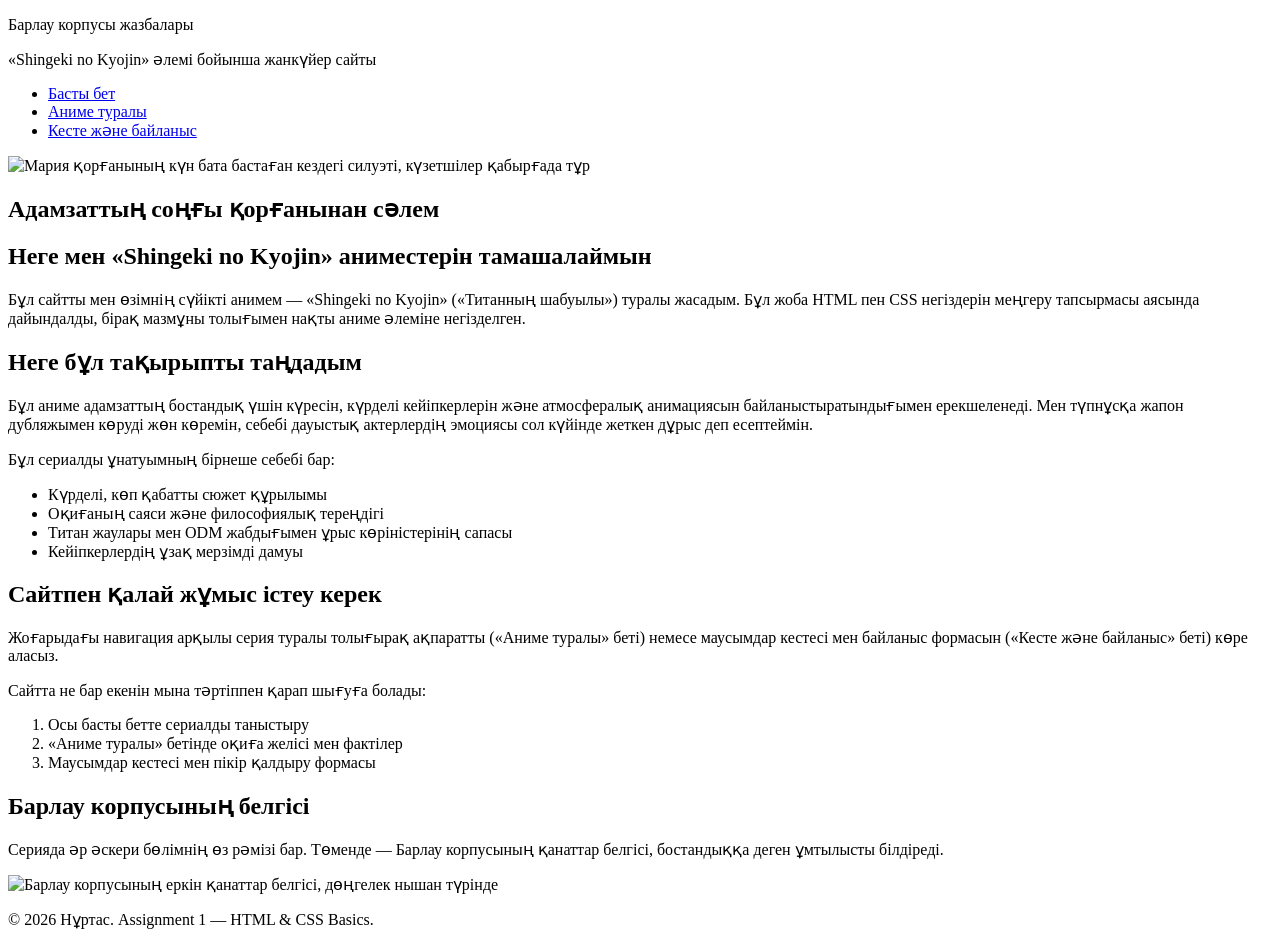
==== index.html @ dbdaebf1 "Add files via upload" ====
<!DOCTYPE html>
<html lang="kk">
<head>
  <meta charset="UTF-8">
  <meta name="viewport" content="width=device-width, initial-scale=1.0">
  <title>Барлау корпусы жазбалары — Басты бет</title>
  <link rel="stylesheet" href="css/style.css">
</head>
<body>

  <header class="site-head">
    <div class="masthead">
      <p class="brand">Барлау корпусы жазбалары</p>
      <p class="tagline">«Shingeki no Kyojin» әлемі бойынша жанкүйер сайты</p>
    </div>
  </header>

  <nav class="mainnav">
    <ul>
      <li><a href="index.html" class="active">Басты бет</a></li>
      <li><a href="about.html">Аниме туралы</a></li>
      <li><a href="contact.html">Кесте және байланыс</a></li>
    </ul>
  </nav>

  <div class="hero">
    <img src="images/wall-maria-dusk.png" alt="Мария қорғанының күн бата бастаған кездегі силуэті, күзетшілер қабырғада тұр">
    <div class="hero-copy">
      <h2>Адамзаттың соңғы қорғанынан сәлем</h2>
    </div>
  </div>

  <main>

    <section>
      <h1>Неге мен «Shingeki no Kyojin» аниместерін тамашалаймын</h1>
      <p>
        Бұл сайтты мен өзімнің сүйікті анимем — «Shingeki no Kyojin» («Титанның
        шабуылы») туралы жасадым. Бұл жоба HTML пен CSS негіздерін меңгеру
        тапсырмасы аясында дайындалды, бірақ мазмұны толығымен нақты
        аниме әлеміне негізделген.
      </p>

      <h2>Неге бұл тақырыпты таңдадым</h2>
      <p>
        Бұл аниме адамзаттың бостандық үшін күресін, күрделі кейіпкерлерін
        және атмосфералық анимациясын байланыстыратындығымен ерекшеленеді.
        Мен түпнұсқа жапон дубляжымен көруді жөн көремін, себебі дауыстық
        актерлердің эмоциясы сол күйінде жеткен дұрыс деп есептеймін.
      </p>
      <p>Бұл сериалды ұнатуымның бірнеше себебі бар:</p>
      <ul>
        <li>Күрделі, көп қабатты сюжет құрылымы</li>
        <li>Оқиғаның саяси және философиялық тереңдігі</li>
        <li>Титан жаулары мен ODM жабдығымен ұрыс көріністерінің сапасы</li>
        <li>Кейіпкерлердің ұзақ мерзімді дамуы</li>
      </ul>

      <h2>Сайтпен қалай жұмыс істеу керек</h2>
      <p>
        Жоғарыдағы навигация арқылы серия туралы толығырақ ақпаратты
        («Аниме туралы» беті) немесе маусымдар кестесі мен байланыс
        формасын («Кесте және байланыс» беті) көре аласыз.
      </p>
      <p>Сайтта не бар екенін мына тәртіппен қарап шығуға болады:</p>
      <ol>
        <li>Осы басты бетте сериалды таныстыру</li>
        <li>«Аниме туралы» бетінде оқиға желісі мен фактілер</li>
        <li>Маусымдар кестесі мен пікір қалдыру формасы</li>
      </ol>
    </section>

    <section>
      <h2>Барлау корпусының белгісі</h2>
      <p>
        Серияда әр әскери бөлімнің өз рәмізі бар. Төменде — Барлау
        корпусының қанаттар белгісі, бостандыққа деген ұмтылысты білдіреді.
      </p>
      <img src="images/survey-corps-emblem.png" alt="Барлау корпусының еркін қанаттар белгісі, дөңгелек нышан түрінде">
    </section>

  </main>

  <footer class="site-foot">
    <p>&copy; 2026 Нұртас. Assignment 1 — HTML &amp; CSS Basics.</p>
  </footer>

</body>
</html>
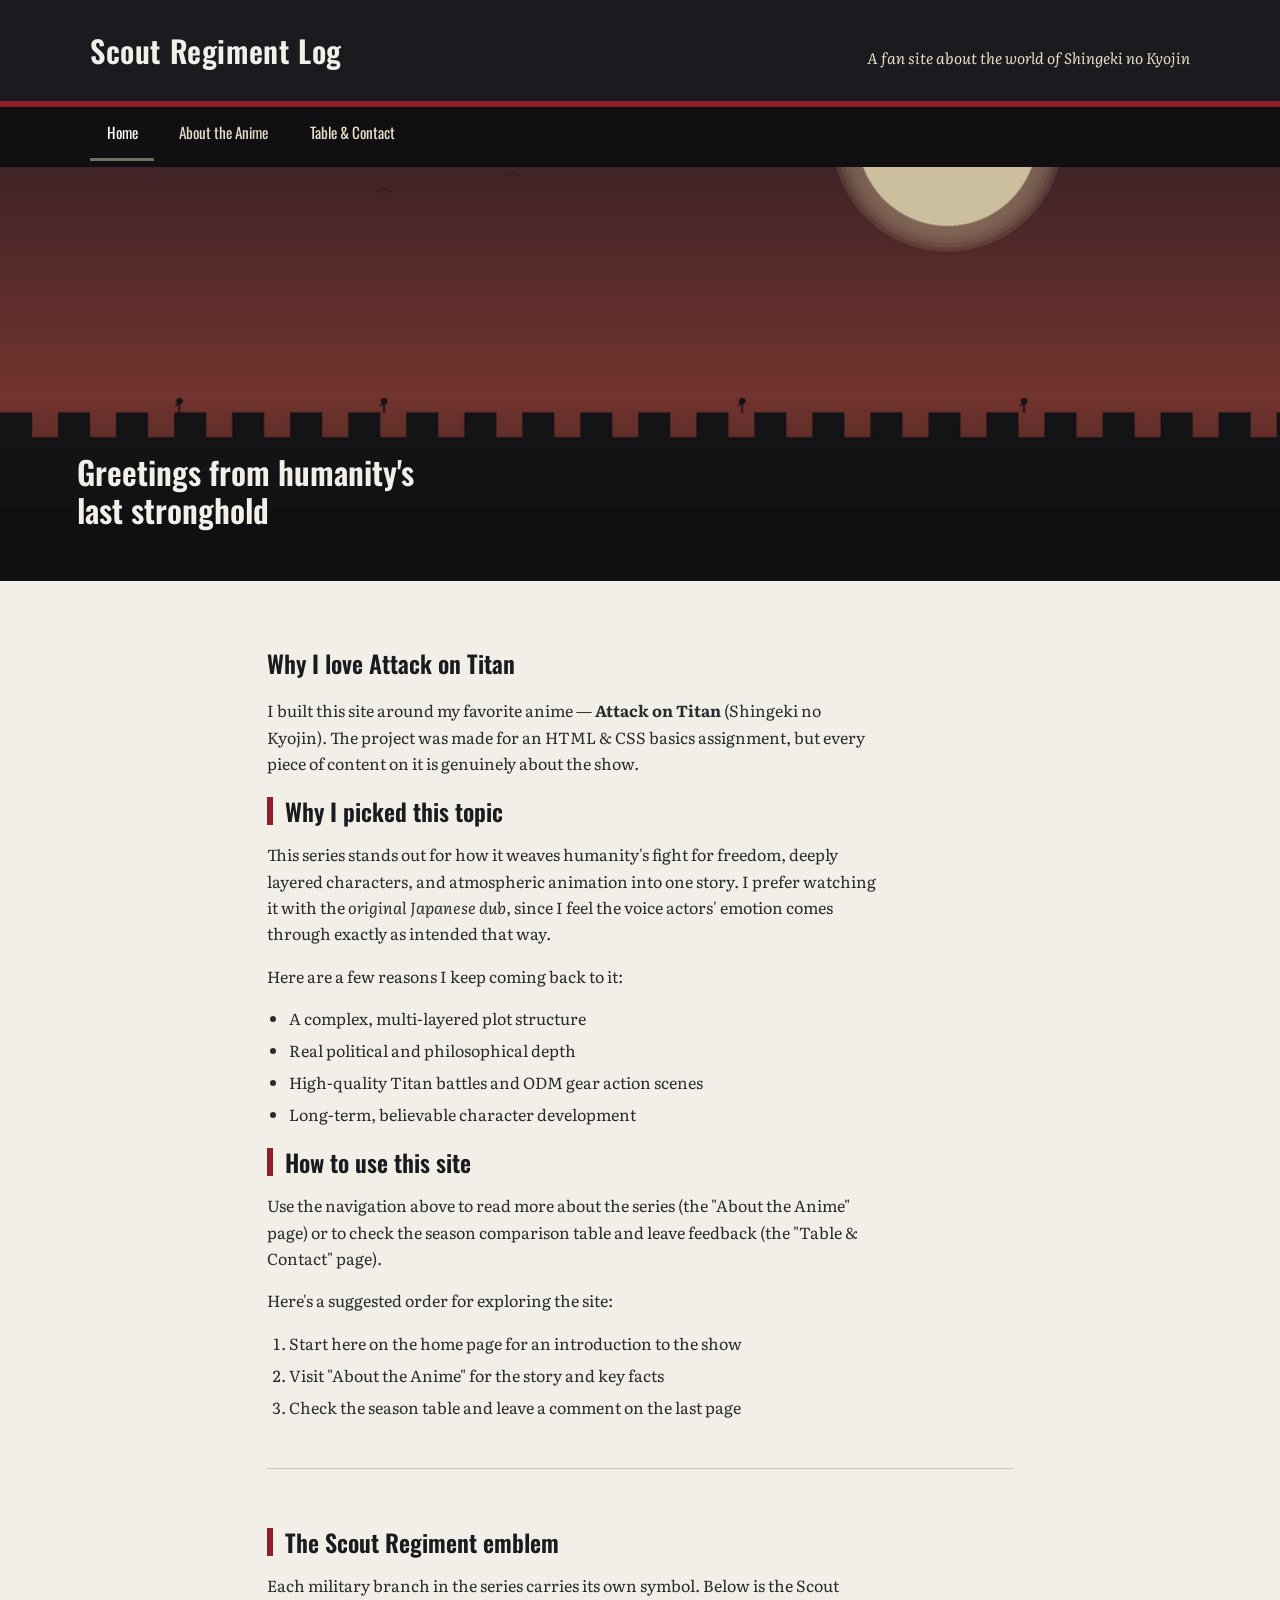
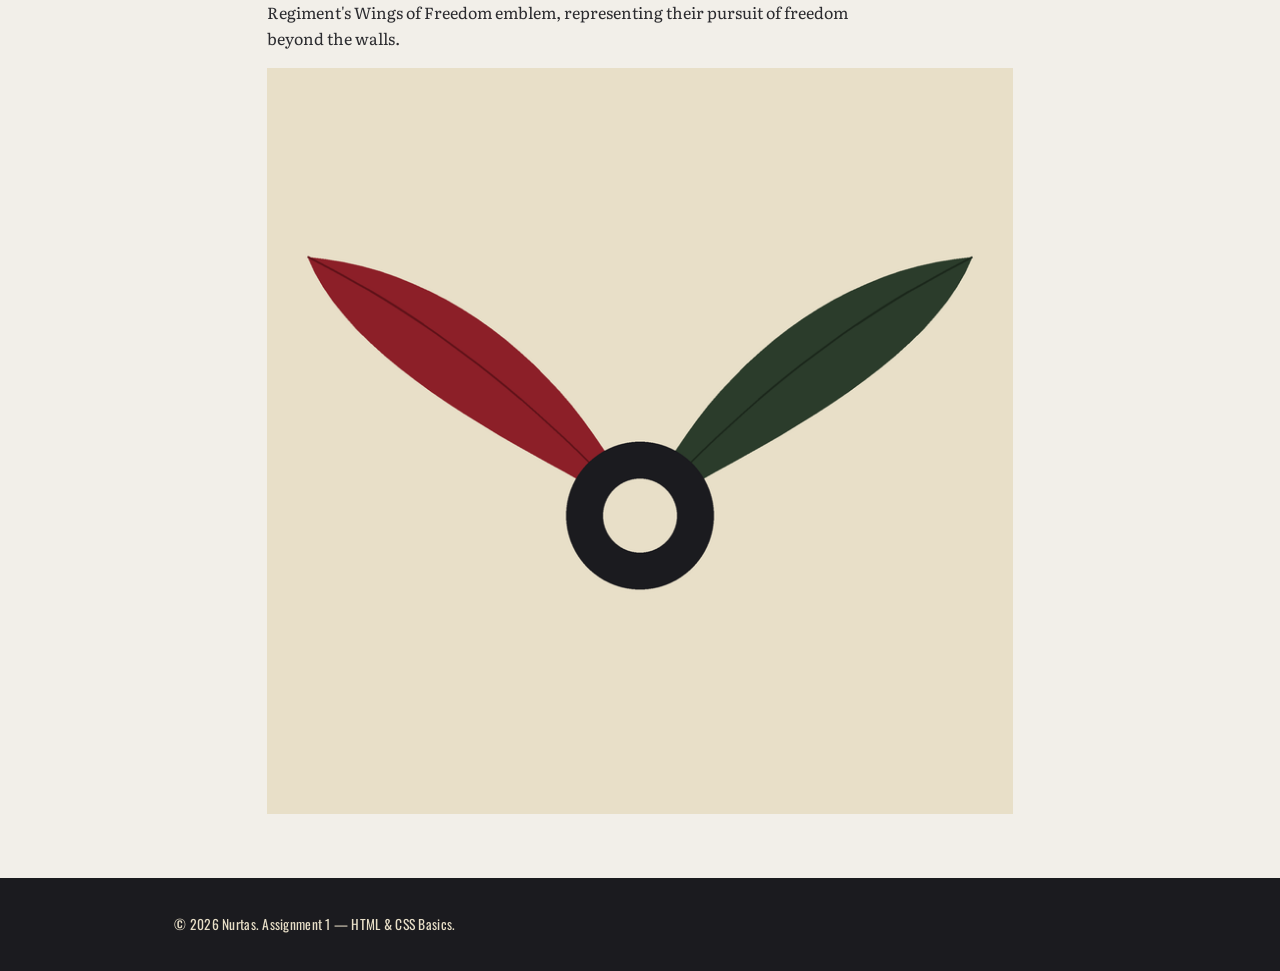
==== commit 0ca364b0: "Add files via upload" ====
--- a/index.html
+++ b/index.html
@@ -1,88 +1,90 @@
 <!DOCTYPE html>
-<html lang="kk">
+<html lang="en">
 <head>
   <meta charset="UTF-8">
   <meta name="viewport" content="width=device-width, initial-scale=1.0">
-  <title>Барлау корпусы жазбалары — Басты бет</title>
+  <title>Scout Regiment Log — Home</title>
   <link rel="stylesheet" href="css/style.css">
 </head>
 <body>
 
   <header class="site-head">
     <div class="masthead">
-      <p class="brand">Барлау корпусы жазбалары</p>
-      <p class="tagline">«Shingeki no Kyojin» әлемі бойынша жанкүйер сайты</p>
+      <p class="brand">Scout Regiment Log</p>
+      <p class="tagline">A fan site about the world of Shingeki no Kyojin</p>
     </div>
   </header>
 
   <nav class="mainnav">
     <ul>
-      <li><a href="index.html" class="active">Басты бет</a></li>
-      <li><a href="about.html">Аниме туралы</a></li>
-      <li><a href="contact.html">Кесте және байланыс</a></li>
+      <li><a href="index.html" class="active">Home</a></li>
+      <li><a href="about.html">About the Anime</a></li>
+      <li><a href="contact.html">Table &amp; Contact</a></li>
     </ul>
   </nav>
 
   <div class="hero">
-    <img src="images/wall-maria-dusk.png" alt="Мария қорғанының күн бата бастаған кездегі силуэті, күзетшілер қабырғада тұр">
+    <img src="images/wall-maria-dusk.png" alt="Silhouette of Wall Maria at dusk, with watchmen standing on the ramparts">
     <div class="hero-copy">
-      <h2>Адамзаттың соңғы қорғанынан сәлем</h2>
+      <h2>Greetings from humanity's last stronghold</h2>
     </div>
   </div>
 
   <main>
 
     <section>
-      <h1>Неге мен «Shingeki no Kyojin» аниместерін тамашалаймын</h1>
+      <h1>Why I love Attack on Titan</h1>
       <p>
-        Бұл сайтты мен өзімнің сүйікті анимем — «Shingeki no Kyojin» («Титанның
-        шабуылы») туралы жасадым. Бұл жоба HTML пен CSS негіздерін меңгеру
-        тапсырмасы аясында дайындалды, бірақ мазмұны толығымен нақты
-        аниме әлеміне негізделген.
+        I built this site around my favorite anime — <strong>Attack on
+        Titan</strong> (Shingeki no Kyojin). The project was made for an
+        HTML &amp; CSS basics assignment, but every piece of content on it
+        is genuinely about the show.
       </p>
 
-      <h2>Неге бұл тақырыпты таңдадым</h2>
+      <h2>Why I picked this topic</h2>
       <p>
-        Бұл аниме адамзаттың бостандық үшін күресін, күрделі кейіпкерлерін
-        және атмосфералық анимациясын байланыстыратындығымен ерекшеленеді.
-        Мен түпнұсқа жапон дубляжымен көруді жөн көремін, себебі дауыстық
-        актерлердің эмоциясы сол күйінде жеткен дұрыс деп есептеймін.
+        This series stands out for how it weaves humanity's fight for
+        freedom, deeply layered characters, and atmospheric animation into
+        one story. I prefer watching it with the <em>original Japanese
+        dub</em>, since I feel the voice actors' emotion comes through
+        exactly as intended that way.
       </p>
-      <p>Бұл сериалды ұнатуымның бірнеше себебі бар:</p>
+      <p>Here are a few reasons I keep coming back to it:</p>
       <ul>
-        <li>Күрделі, көп қабатты сюжет құрылымы</li>
-        <li>Оқиғаның саяси және философиялық тереңдігі</li>
-        <li>Титан жаулары мен ODM жабдығымен ұрыс көріністерінің сапасы</li>
-        <li>Кейіпкерлердің ұзақ мерзімді дамуы</li>
+        <li>A complex, multi-layered plot structure</li>
+        <li>Real political and philosophical depth</li>
+        <li>High-quality Titan battles and ODM gear action scenes</li>
+        <li>Long-term, believable character development</li>
       </ul>
 
-      <h2>Сайтпен қалай жұмыс істеу керек</h2>
+      <h2>How to use this site</h2>
       <p>
-        Жоғарыдағы навигация арқылы серия туралы толығырақ ақпаратты
-        («Аниме туралы» беті) немесе маусымдар кестесі мен байланыс
-        формасын («Кесте және байланыс» беті) көре аласыз.
+        Use the navigation above to read more about the series (the
+        "About the Anime" page) or to check the season comparison table
+        and leave feedback (the "Table &amp; Contact" page).
       </p>
-      <p>Сайтта не бар екенін мына тәртіппен қарап шығуға болады:</p>
+      <p>Here's a suggested order for exploring the site:</p>
       <ol>
-        <li>Осы басты бетте сериалды таныстыру</li>
-        <li>«Аниме туралы» бетінде оқиға желісі мен фактілер</li>
-        <li>Маусымдар кестесі мен пікір қалдыру формасы</li>
+        <li>Start here on the home page for an introduction to the show</li>
+        <li>Visit "About the Anime" for the story and key facts</li>
+        <li>Check the season table and leave a comment on the last page</li>
       </ol>
     </section>
 
     <section>
-      <h2>Барлау корпусының белгісі</h2>
+      <h2>The Scout Regiment emblem</h2>
       <p>
-        Серияда әр әскери бөлімнің өз рәмізі бар. Төменде — Барлау
-        корпусының қанаттар белгісі, бостандыққа деген ұмтылысты білдіреді.
+        Each military branch in the series carries its own symbol. Below
+        is the Scout Regiment's Wings of Freedom emblem, representing
+        their pursuit of freedom beyond the walls.
       </p>
-      <img src="images/survey-corps-emblem.png" alt="Барлау корпусының еркін қанаттар белгісі, дөңгелек нышан түрінде">
+      <img src="images/survey-corps-emblem.png" alt="The Scout Regiment's Wings of Freedom emblem, shown as a red and green badge">
     </section>
 
   </main>
 
   <footer class="site-foot">
-    <p>&copy; 2026 Нұртас. Assignment 1 — HTML &amp; CSS Basics.</p>
+    <p>&copy; 2026 Nurtas. Assignment 1 — HTML &amp; CSS Basics.</p>
   </footer>
 
 </body>
--- a/css/style.css
+++ b/css/style.css
@@ -0,0 +1,366 @@
+/* =========================================================
+   Assignment 1 — Survey Corps Field Log
+   Color system (documented in 3 formats, see report):
+     charcoal:  #1B1B1F   rgb(27,27,31)
+     parchment: #E8DFC8   hsl(45,38%,84%)
+     bone:      #F2EFE9   rgb(242,239,233)
+     oxide-red: #8C1F28   hsl(355,64%,35%)
+     khaki:     #6B705C   rgb(107,112,92)
+   Units in play: rem (type scale), em (component padding),
+   %  (layout widths), px (hairline borders), vh (hero height)
+   ========================================================= */
+
+@import url('https://fonts.googleapis.com/css2?family=Oswald:wght@400;500;600;700&family=Literata:ital,wght@0,400;0,500;0,600;1,400&display=swap');
+
+:root {
+  --charcoal: #1B1B1F;
+  --parchment: #E8DFC8;
+  --bone: #F2EFE9;
+  --oxide: #8C1F28;
+  --khaki: #6B705C;
+  --ink: #2B2B2F;
+  --rule: rgba(27, 27, 31, 0.18);
+  --font-display: 'Oswald', 'Arial Narrow', sans-serif;
+  --font-body: 'Literata', Georgia, serif;
+}
+
+* { box-sizing: border-box; }
+
+html { scroll-behavior: smooth; }
+
+body {
+  margin: 0;
+  font-family: var(--font-body);
+  color: var(--ink);
+  background: var(--bone);
+  line-height: 1.65;
+  font-size: 1rem;
+}
+
+img { max-width: 100%; display: block; }
+
+a { color: var(--oxide); text-decoration: none; }
+a:hover { text-decoration: underline; }
+a:focus-visible,
+input:focus-visible,
+textarea:focus-visible,
+button:focus-visible,
+select:focus-visible {
+  outline: 3px solid var(--oxide);
+  outline-offset: 2px;
+}
+
+/* ---------- Header & Nav ---------- */
+header.site-head {
+  background: var(--charcoal);
+  color: var(--bone);
+  padding: 1.6em 6%;
+  border-bottom: 6px solid var(--oxide);
+}
+
+.site-head .masthead {
+  display: flex;
+  align-items: baseline;
+  justify-content: space-between;
+  flex-wrap: wrap;
+  gap: 0.4em 1.5em;
+  max-width: 1100px;
+  margin: 0 auto;
+}
+
+.site-head .brand {
+  font-family: var(--font-display);
+  font-weight: 600;
+  font-size: 1.9rem;
+  margin: 0;
+  letter-spacing: 0.02em;
+}
+
+.site-head .tagline {
+  font-family: var(--font-body);
+  font-style: italic;
+  color: var(--parchment);
+  font-size: 0.95rem;
+  margin: 0;
+}
+
+nav.mainnav {
+  background: #101013;
+  padding: 0 6%;
+}
+
+nav.mainnav ul {
+  list-style: none;
+  display: flex;
+  gap: 0.5em;
+  margin: 0;
+  padding: 0;
+  max-width: 1100px;
+  margin: 0 auto;
+  flex-wrap: wrap;
+}
+
+nav.mainnav a {
+  display: inline-block;
+  color: var(--parchment);
+  font-family: var(--font-display);
+  font-size: 0.95rem;
+  padding: 0.85em 1.1em;
+  border-bottom: 3px solid transparent;
+  transition: background-color 0.15s ease, border-color 0.15s ease;
+}
+
+nav.mainnav a:hover {
+  background: rgba(140, 31, 40, 0.25);
+  border-bottom-color: var(--oxide);
+  text-decoration: none;
+}
+
+nav.mainnav a.active {
+  border-bottom-color: var(--khaki);
+  color: #fff;
+}
+
+/* ---------- Layout shell ---------- */
+main {
+  max-width: 900px;
+  margin: 0 auto;
+  padding: 3em 6% 4em;
+}
+
+main > section + section {
+  margin-top: 3em;
+  padding-top: 2.4em;
+  border-top: 1px solid var(--rule);
+}
+
+h1, h2, h3 {
+  font-family: var(--font-display);
+  color: var(--charcoal);
+  font-weight: 600;
+  line-height: 1.2;
+}
+
+h2 {
+  font-size: 1.5rem;
+  border-left: 6px solid var(--oxide);
+  padding-left: 0.5em;
+  margin-bottom: 0.6em;
+}
+
+h3 { font-size: 1.15rem; color: var(--oxide); }
+
+p { max-width: 68ch; }
+
+ul, ol { max-width: 68ch; padding-left: 1.4em; }
+li { margin-bottom: 0.35em; }
+
+/* ---------- Hero (home page) ---------- */
+.hero {
+  position: relative;
+  min-height: 46vh;
+  display: flex;
+  align-items: flex-end;
+  color: var(--bone);
+  background: var(--charcoal);
+  overflow: hidden;
+}
+
+.hero img {
+  position: absolute;
+  inset: 0;
+  width: 100%;
+  height: 100%;
+  object-fit: cover;
+  opacity: 0.85;
+}
+
+.hero .hero-copy {
+  position: relative;
+  z-index: 1;
+  padding: 2em 6%;
+  background: linear-gradient(0deg, rgba(16,16,19,0.92) 15%, transparent 100%);
+  width: 100%;
+}
+
+.hero .hero-copy h2 {
+  border: none;
+  padding: 0;
+  color: var(--bone);
+  font-size: 2rem;
+  max-width: 20ch;
+}
+
+/* ---------- Figure / blockquote ---------- */
+figure {
+  margin: 1.5em 0;
+  border: 1px solid var(--rule);
+  padding: 0.6em;
+  background: #fff;
+}
+
+figcaption {
+  font-family: var(--font-display);
+  font-size: 0.85rem;
+  color: var(--khaki);
+  padding-top: 0.5em;
+}
+
+blockquote {
+  margin: 1.5em 0;
+  padding: 0.4em 1.2em;
+  border-left: 4px solid var(--khaki);
+  font-style: italic;
+  color: var(--charcoal);
+}
+
+blockquote cite {
+  display: block;
+  margin-top: 0.5em;
+  font-style: normal;
+  font-family: var(--font-display);
+  font-size: 0.85rem;
+  color: var(--khaki);
+}
+
+.media-wrap {
+  margin: 1.5em 0;
+  border: 1px solid var(--rule);
+  padding: 0.6em;
+  background: #fff;
+}
+
+.media-wrap iframe,
+.media-wrap video,
+.media-wrap audio { width: 100%; }
+
+.media-wrap p.label {
+  font-family: var(--font-display);
+  font-size: 0.85rem;
+  color: var(--khaki);
+  margin: 0.5em 0 0;
+}
+
+/* ---------- Table ---------- */
+.table-wrap { overflow-x: auto; margin: 1.5em 0; }
+
+table {
+  border-collapse: collapse;
+  width: 100%;
+  min-width: 560px;
+  font-family: var(--font-body);
+  background: #fff;
+}
+
+caption {
+  text-align: left;
+  font-family: var(--font-display);
+  color: var(--charcoal);
+  margin-bottom: 0.5em;
+  font-size: 1.05rem;
+}
+
+th, td {
+  border: 1px solid var(--rule);
+  padding: 0.65em 0.8em;
+  text-align: left;
+  font-size: 0.95rem;
+}
+
+thead th {
+  background: var(--charcoal);
+  color: var(--bone);
+  font-family: var(--font-display);
+  font-weight: 500;
+}
+
+tbody tr:nth-child(even) { background: rgba(107, 112, 92, 0.08); }
+
+tfoot td {
+  background: var(--parchment);
+  font-family: var(--font-display);
+  font-size: 0.85rem;
+}
+
+/* ---------- Form ---------- */
+form {
+  background: #fff;
+  border: 1px solid var(--rule);
+  padding: 1.6em;
+  max-width: 640px;
+}
+
+fieldset {
+  border: 1px solid var(--rule);
+  padding: 1.2em;
+  margin: 0 0 1.4em;
+}
+
+legend {
+  font-family: var(--font-display);
+  color: var(--oxide);
+  padding: 0 0.5em;
+}
+
+.field {
+  margin-bottom: 1.1em;
+}
+
+.field label {
+  display: block;
+  font-family: var(--font-display);
+  font-size: 0.9rem;
+  margin-bottom: 0.35em;
+  color: var(--charcoal);
+}
+
+.field-inline { display: flex; align-items: center; gap: 0.5em; margin-bottom: 0.6em; }
+.field-inline label { margin: 0; font-family: var(--font-body); }
+
+input, textarea, select {
+  width: 100%;
+  padding: 0.6em 0.7em;
+  border: 1px solid var(--khaki);
+  background: var(--bone);
+  font-family: var(--font-body);
+  font-size: 1rem;
+}
+
+input[type="checkbox"],
+input[type="radio"] { width: auto; }
+
+textarea { min-height: 6em; resize: vertical; }
+
+.radio-group { display: flex; gap: 1.2em; flex-wrap: wrap; }
+
+button.submit {
+  font-family: var(--font-display);
+  background: var(--oxide);
+  color: #fff;
+  border: none;
+  padding: 0.75em 1.6em;
+  font-size: 1rem;
+  cursor: pointer;
+  transition: background-color 0.15s ease;
+}
+
+button.submit:hover { background: #6f1720; }
+
+/* ---------- Footer ---------- */
+footer.site-foot {
+  background: var(--charcoal);
+  color: var(--parchment);
+  text-align: center;
+  padding: 1.6em 6%;
+  font-family: var(--font-display);
+  font-size: 0.85rem;
+  letter-spacing: 0.02em;
+}
+
+/* ---------- Responsive ---------- */
+@media (max-width: 640px) {
+  .site-head .masthead { flex-direction: column; align-items: flex-start; }
+  nav.mainnav ul { gap: 0; }
+  main { padding: 2em 5% 3em; }
+  .hero { min-height: 38vh; }
+}
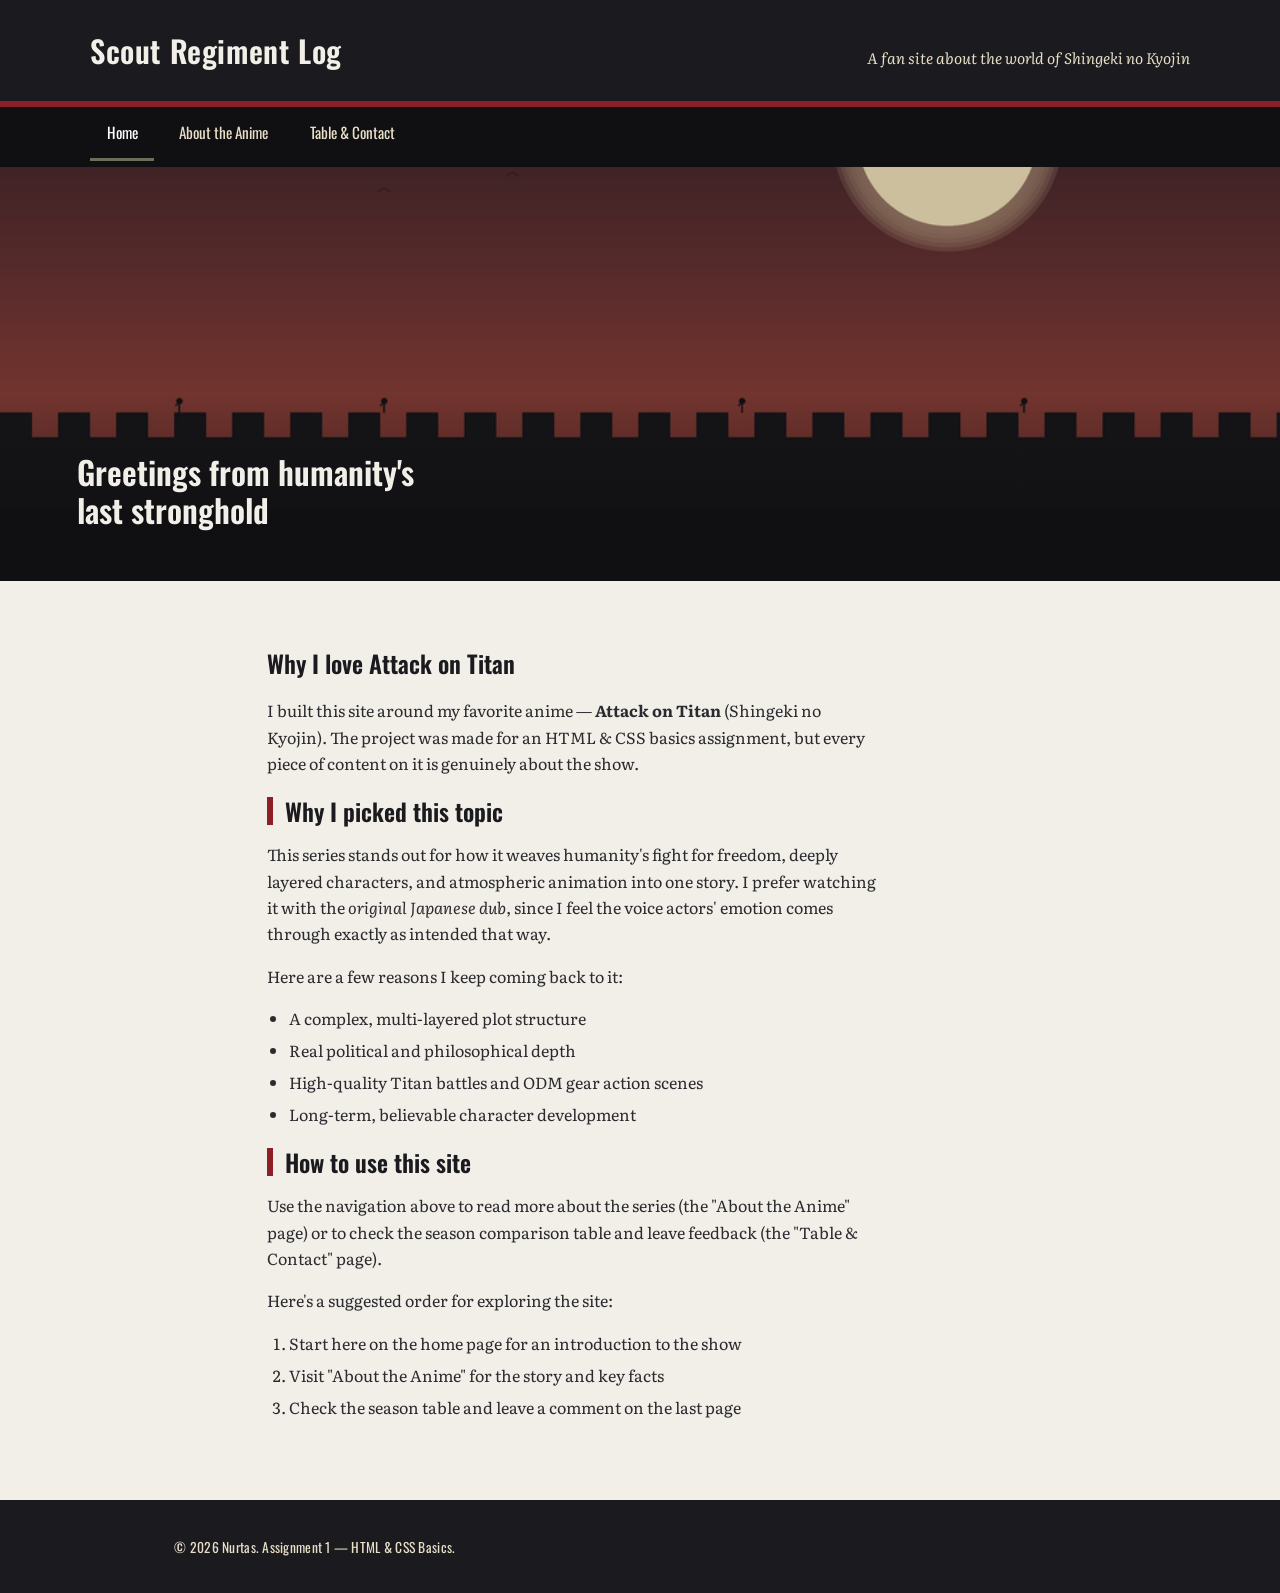
==== commit b9af93f2: "Add files via upload" ====
--- a/index.html
+++ b/index.html
@@ -71,15 +71,6 @@
       </ol>
     </section>
 
-    <section>
-      <h2>The Scout Regiment emblem</h2>
-      <p>
-        Each military branch in the series carries its own symbol. Below
-        is the Scout Regiment's Wings of Freedom emblem, representing
-        their pursuit of freedom beyond the walls.
-      </p>
-      <img src="images/survey-corps-emblem.png" alt="The Scout Regiment's Wings of Freedom emblem, shown as a red and green badge">
-    </section>
 
   </main>
 
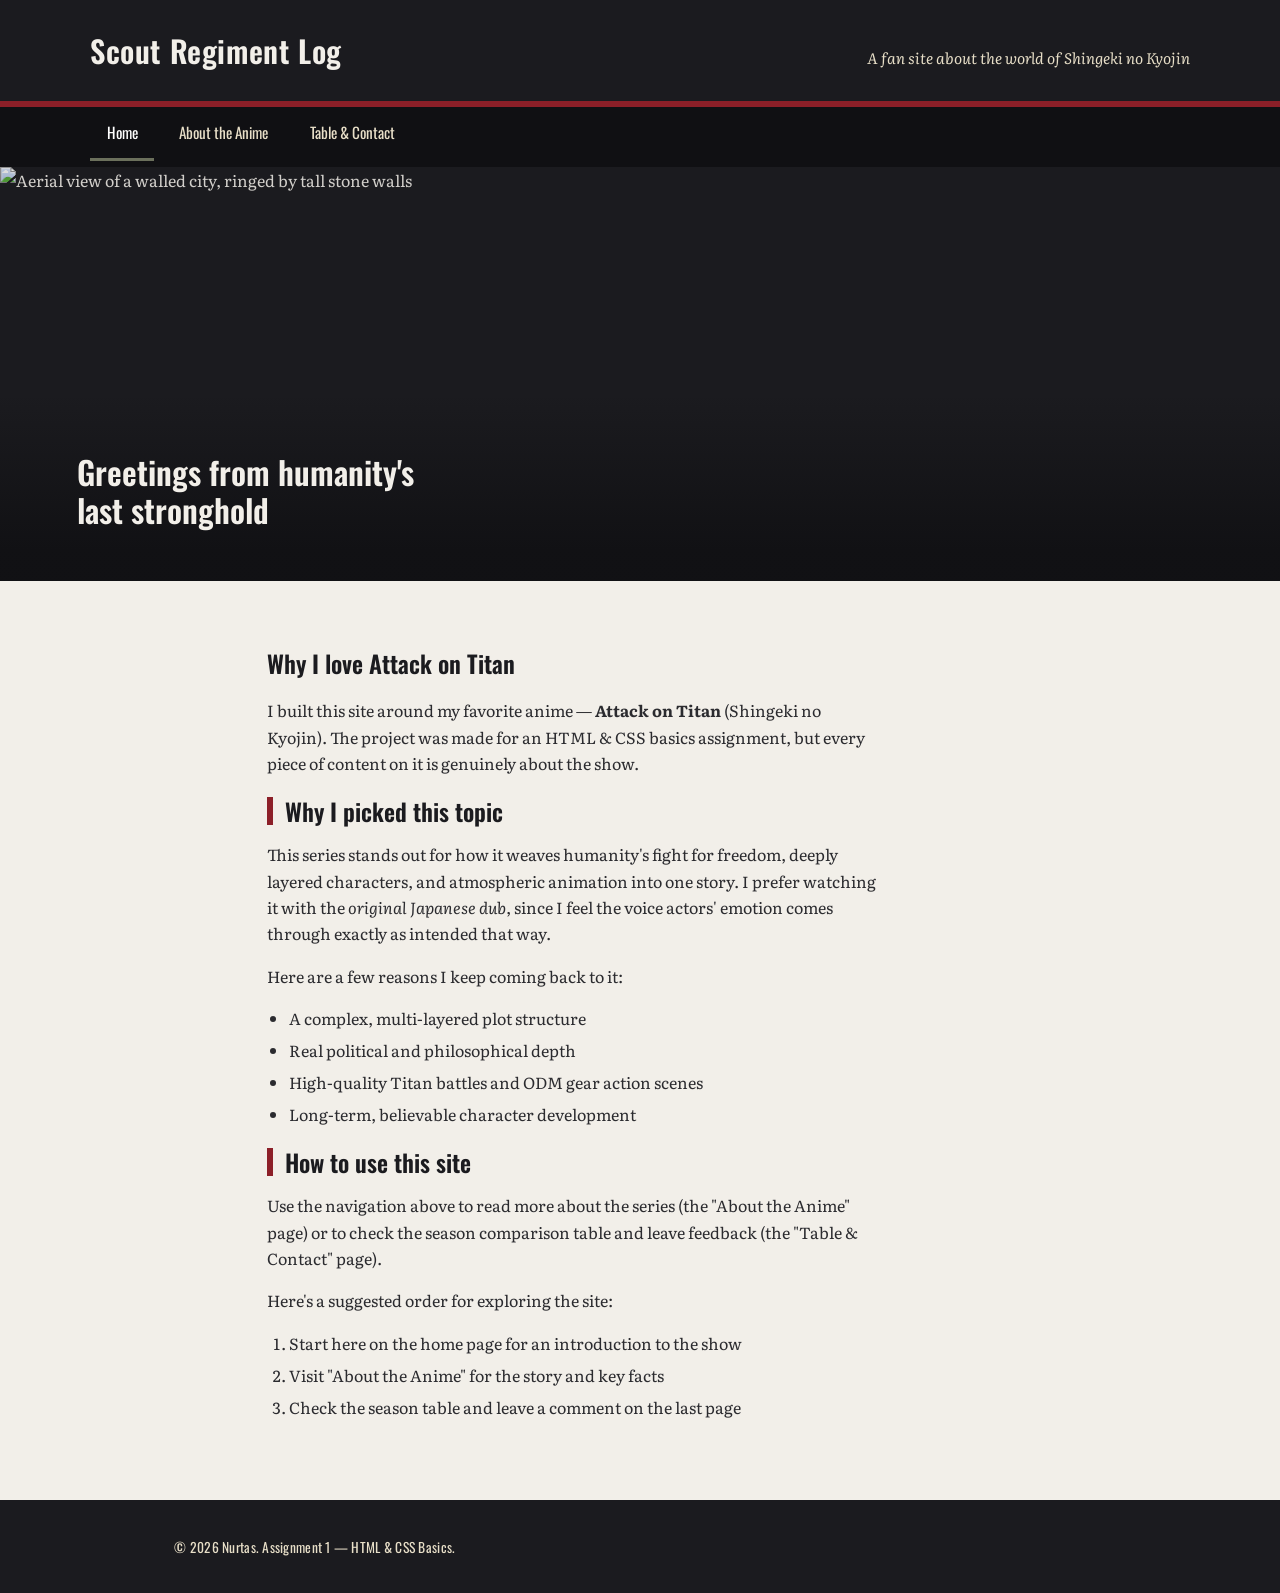
==== commit c0019664: "Add files via upload" ====
--- a/index.html
+++ b/index.html
@@ -24,7 +24,7 @@
   </nav>
 
   <div class="hero">
-    <img src="images/wall-maria-dusk.png" alt="Silhouette of Wall Maria at dusk, with watchmen standing on the ramparts">
+    <img src="images/wall-maria-dusk.jpg" alt="Aerial view of a walled city, ringed by tall stone walls">
     <div class="hero-copy">
       <h2>Greetings from humanity's last stronghold</h2>
     </div>
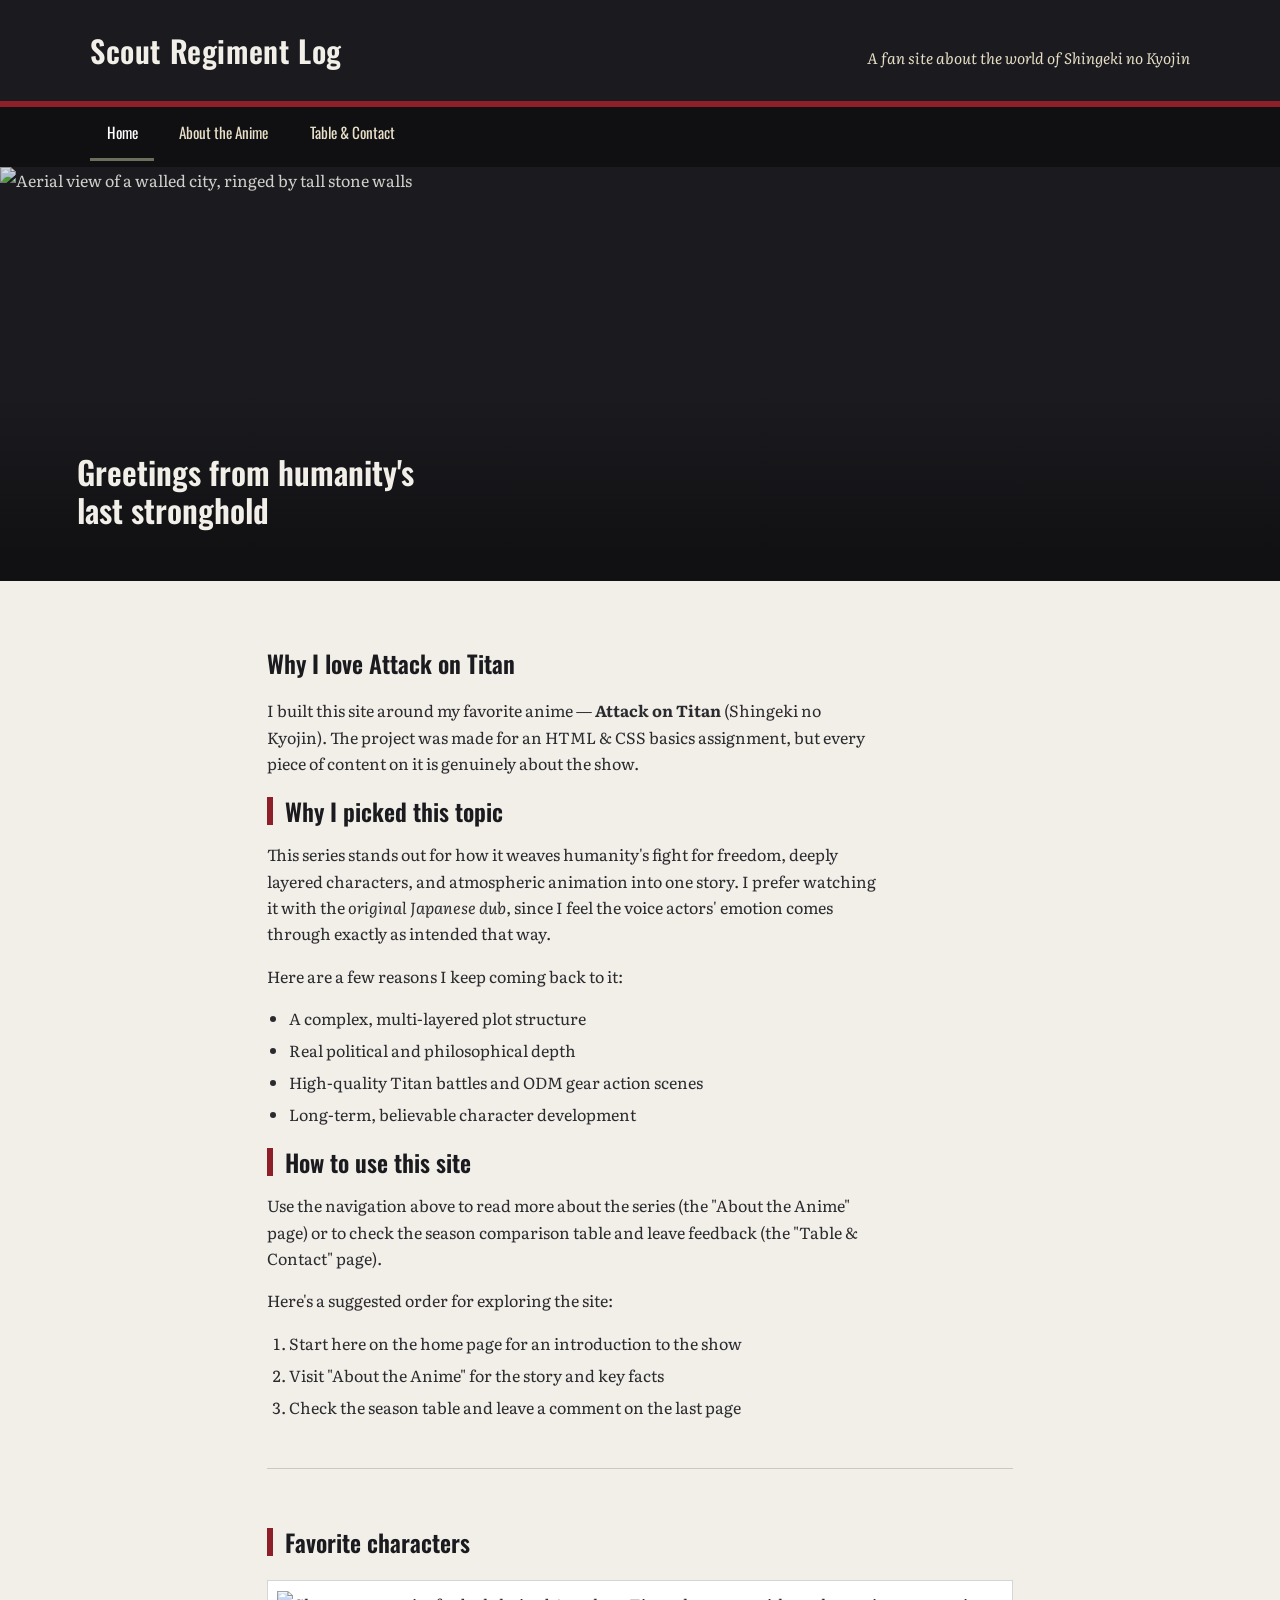
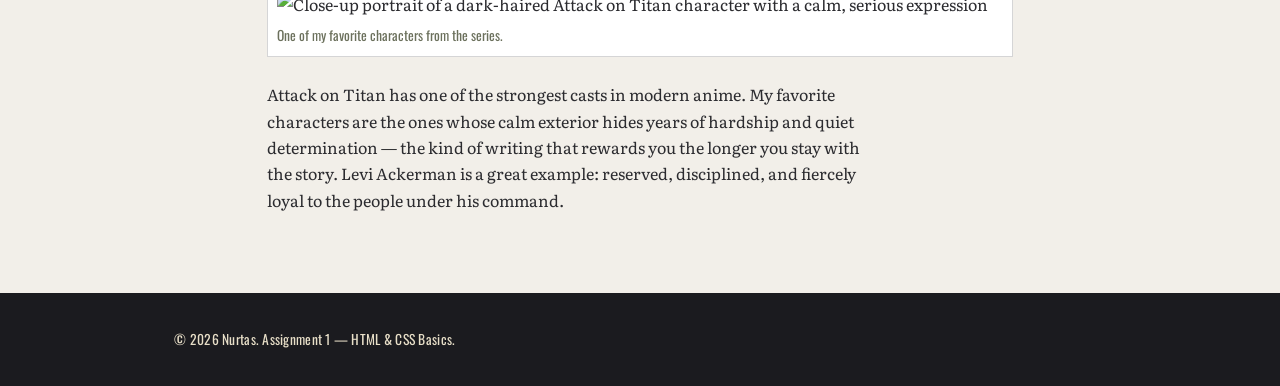
==== commit 9e2dd55b: "Add files via upload" ====
--- a/index.html
+++ b/index.html
@@ -71,6 +71,22 @@
       </ol>
     </section>
 
+    <section>
+      <h2>Favorite characters</h2>
+      <figure>
+        <img src="images/favorite-character.jpg" alt="Close-up portrait of a dark-haired Attack on Titan character with a calm, serious expression">
+        <figcaption>One of my favorite characters from the series.</figcaption>
+      </figure>
+      <p>
+        Attack on Titan has one of the strongest casts in modern anime.
+        My favorite characters are the ones whose calm exterior hides
+        years of hardship and quiet determination — the kind of writing
+        that rewards you the longer you stay with the story. Levi
+        Ackerman is a great example: reserved, disciplined, and fiercely
+        loyal to the people under his command.
+      </p>
+    </section>
+
 
   </main>
 
